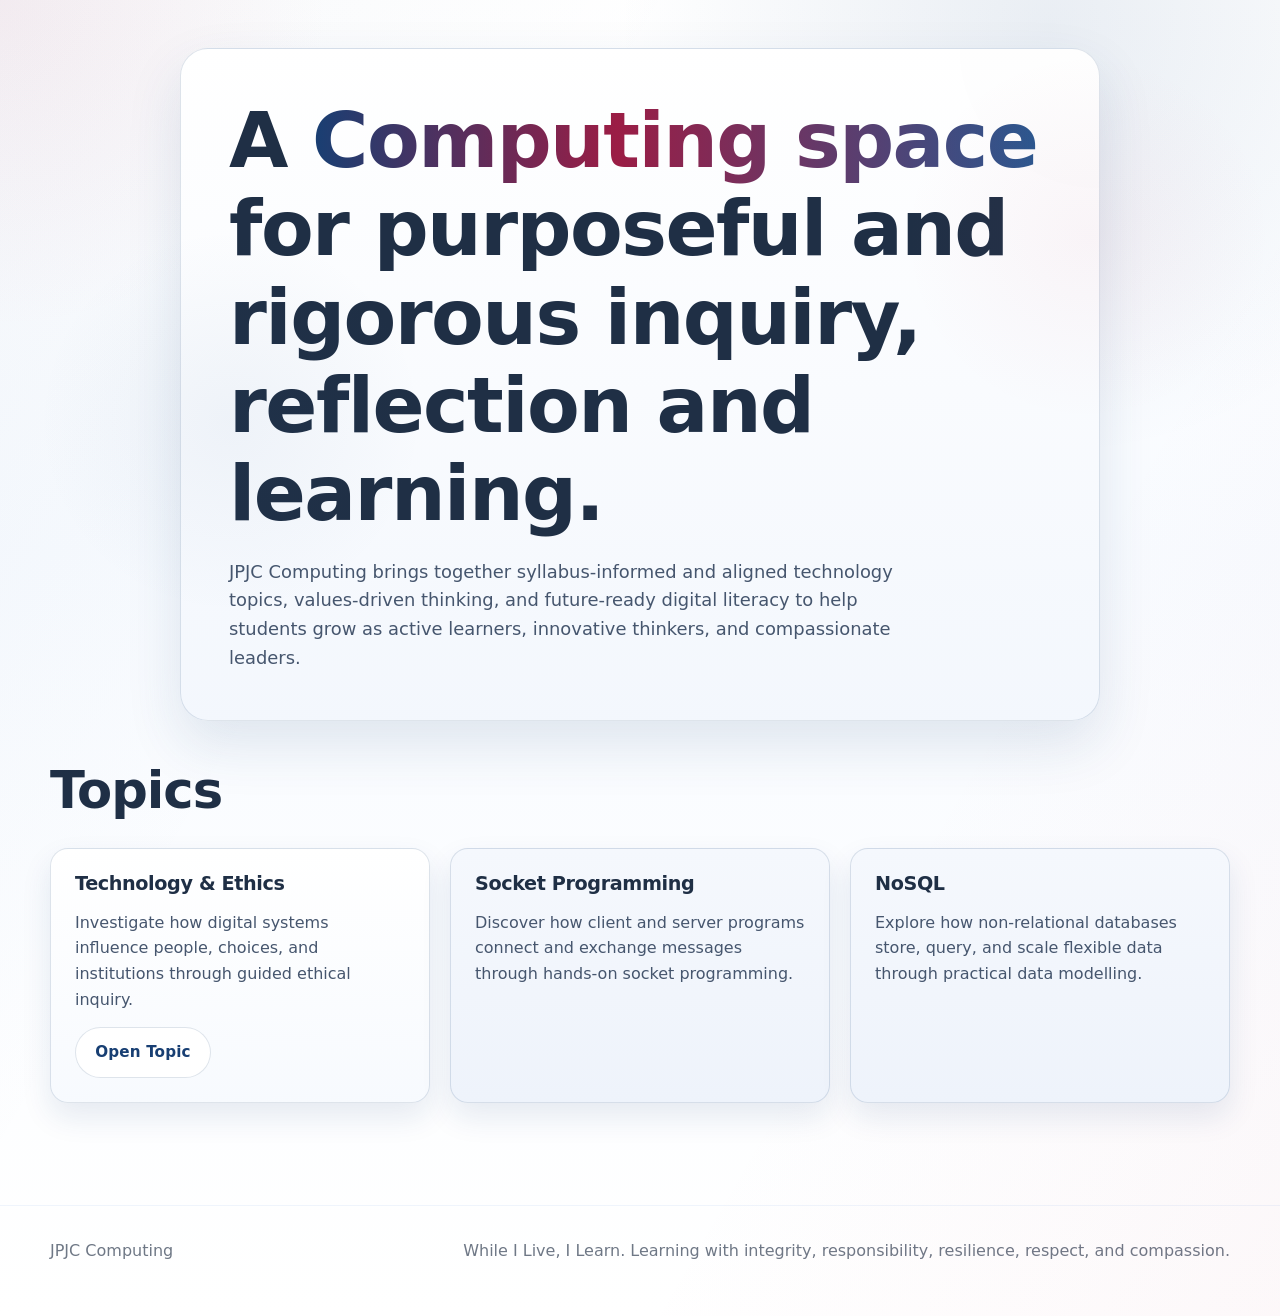
==== index.html @ 73a5ec10 "Add topics landing page" ====
<!DOCTYPE html>
<html lang="en">
<head>
  <meta charset="UTF-8">
  <meta name="viewport" content="width=device-width, initial-scale=1.0">
  <meta name="description" content="JPJC Computing is a landing page for syllabus-informed and aligned technology topics, beginning with Technology &amp; Ethics.">
  <title>JPJC Computing | Topics</title>
  <link rel="stylesheet" href="site-theme.css">
</head>
<body>
  <div class="site-shell">
    <main id="top">
      <section class="hero section">
        <div class="container hero-grid">
          <div class="hero-copy">
            <h1 class="headline-xl">A <span class="highlight-text">Computing space</span> for purposeful and rigorous inquiry, reflection and learning.</h1>
            <p class="lede">
              JPJC Computing brings together syllabus-informed and aligned technology topics, values-driven thinking, and future-ready digital literacy to help students grow as active learners, innovative thinkers, and compassionate leaders.
            </p>
          </div>
        </div>
      </section>

      <section class="section" id="pathways">
        <div class="container">
          <div class="section-heading">
            <h2 class="headline-lg">Topics</h2>
          </div>

          <div class="grid grid-3">
            <article class="card">
              <h3 class="card-title">Technology &amp; Ethics</h3>
              <p>Investigate how digital systems influence people, choices, and institutions through guided ethical inquiry.</p>
              <a class="button button-secondary" href="technology-and-ethics.html">Open Topic</a>
            </article>

            <article class="card card-soft">
              <h3 class="card-title">Socket Programming</h3>
              <p>Discover how client and server programs connect and exchange messages through hands-on socket programming.</p>
            </article>

            <article class="card card-soft">
              <h3 class="card-title">NoSQL</h3>
              <p>Explore how non-relational databases store, query, and scale flexible data through practical data modelling.</p>
            </article>
          </div>
        </div>
      </section>
    </main>

    <footer class="footer">
      <div class="container footer-line">
        <p>JPJC Computing</p>
        <p>While I Live, I Learn. Learning with integrity, responsibility, resilience, respect, and compassion.</p>
      </div>
    </footer>
  </div>
</body>
</html>
---- site-theme.css ----
:root {
  --site-font: "Segoe UI", system-ui, -apple-system, BlinkMacSystemFont, "Helvetica Neue", sans-serif;
  --bg: #ffffff;
  --bg-elevated: #f5f8fd;
  --bg-panel: rgba(255, 255, 255, 0.92);
  --bg-panel-strong: #eef3fb;
  --surface-soft: rgba(24, 63, 115, 0.06);
  --surface-glow: radial-gradient(circle at top right, rgba(41, 87, 143, 0.14), transparent 42%);
  --text: #1f2f45;
  --text-soft: #46566e;
  --text-muted: #6f7886;
  --line: rgba(24, 63, 115, 0.14);
  --line-strong: rgba(155, 29, 69, 0.28);
  --primary: #183f73;
  --primary-strong: #29578f;
  --secondary: #9b1d45;
  --accent: #c44d70;
  --brand-slate: #666a73;
  --brand-slate-soft: #9ba0aa;
  --success: #5dd39e;
  --shadow-lg: 0 24px 56px rgba(24, 63, 115, 0.12);
  --shadow-md: 0 14px 30px rgba(24, 63, 115, 0.1);
  --radius-lg: 24px;
  --radius-md: 18px;
  --radius-sm: 12px;
  --container: 1180px;
  --section-space: clamp(4rem, 8vw, 7rem);
}

*,
*::before,
*::after {
  box-sizing: border-box;
}

html {
  scroll-behavior: smooth;
}

body {
  margin: 0;
  min-width: 320px;
  font-family: var(--site-font);
  line-height: 1.6;
  color: var(--text);
  background:
    radial-gradient(circle at 0% 0%, rgba(196, 77, 112, 0.08), transparent 18%),
    radial-gradient(circle at 82% 2%, rgba(41, 87, 143, 0.1), transparent 26%),
    linear-gradient(180deg, #ffffff 0%, #f8fbff 42%, #ffffff 100%);
  -webkit-font-smoothing: antialiased;
}

img {
  max-width: 100%;
  display: block;
}

a {
  color: inherit;
  text-decoration: none;
}

p,
ul {
  margin: 0;
}

ul {
  padding-left: 1.15rem;
}

h1,
h2,
h3,
h4 {
  margin: 0;
  line-height: 1.15;
  letter-spacing: -0.02em;
}

.site-shell {
  position: relative;
  overflow: clip;
}

.site-shell::before {
  content: "";
  position: absolute;
  inset: 0;
  background:
    linear-gradient(120deg, rgba(41, 87, 143, 0.04), transparent 34%),
    linear-gradient(300deg, rgba(196, 77, 112, 0.04), transparent 32%);
  pointer-events: none;
}

.site-shell::after {
  content: "";
  position: absolute;
  inset: 0;
  background:
    radial-gradient(circle at 85% 18%, rgba(196, 77, 112, 0.05), transparent 12%),
    radial-gradient(circle at 18% 32%, rgba(41, 87, 143, 0.05), transparent 14%);
  pointer-events: none;
}

.container {
  width: min(calc(100% - 2rem), var(--container));
  margin: 0 auto;
}

.section {
  padding: var(--section-space) 0;
}

.section-tight {
  padding-top: clamp(2.5rem, 5vw, 4rem);
  padding-bottom: clamp(2.5rem, 5vw, 4rem);
}

.section-heading {
  max-width: 760px;
  margin-bottom: 1.75rem;
}

.eyebrow {
  display: inline-flex;
  align-items: center;
  gap: 0.6rem;
  margin-bottom: 1rem;
  padding: 0.45rem 0.9rem;
  border: 1px solid var(--line);
  border-radius: 999px;
  background: rgba(255, 255, 255, 0.92);
  color: var(--secondary);
  font-size: 0.76rem;
  font-weight: 700;
  text-transform: uppercase;
  letter-spacing: 0.16em;
}

.eyebrow::before {
  content: "";
  width: 0.55rem;
  height: 0.55rem;
  border-radius: 50%;
  background: linear-gradient(135deg, var(--secondary), var(--primary));
  box-shadow: 0 0 0 0.28rem rgba(196, 77, 112, 0.12);
}

.headline-xl {
  font-size: clamp(2.5rem, 6vw, 4.9rem);
}

.headline-lg {
  font-size: clamp(2rem, 4vw, 3.2rem);
}

.headline-md {
  font-size: clamp(1.35rem, 2vw, 1.85rem);
}

.lede,
.section-text,
.meta-text {
  color: var(--text-soft);
}

.lede {
  max-width: 700px;
  font-size: clamp(1.02rem, 1.4vw, 1.18rem);
}

.section-text {
  max-width: 780px;
}

.meta-text {
  font-size: 0.95rem;
}

.highlight-text {
  background: linear-gradient(90deg, #183f73 0%, #9b1d45 42%, #29578f 100%);
  -webkit-background-clip: text;
  background-clip: text;
  color: transparent;
}

.hero {
  position: relative;
  padding: clamp(2rem, 5vw, 3rem) 0 clamp(1rem, 2vw, 1.5rem);
}

.hero-grid {
  display: grid;
  grid-template-columns: minmax(0, 1fr);
  gap: 0;
  align-items: stretch;
}

.hero-copy {
  max-width: 920px;
  margin: 0 auto;
  padding: clamp(2rem, 4vw, 3rem);
  border: 1px solid var(--line);
  border-radius: calc(var(--radius-lg) + 4px);
  background:
    linear-gradient(180deg, rgba(255, 255, 255, 0.98), rgba(243, 247, 253, 0.98)),
    var(--surface-glow);
  box-shadow: var(--shadow-lg);
}

#pathways.section {
  padding-top: clamp(0.5rem, 1.5vw, 1rem);
}

.hero-copy > * + * {
  margin-top: 1.2rem;
}

.hero-actions,
.inline-actions,
.pill-row,
.nav-links,
.stats-row {
  display: flex;
  flex-wrap: wrap;
  gap: 0.9rem;
}

.stats-row {
  margin-top: 1.5rem;
}

.stat-chip,
.pill {
  display: inline-flex;
  align-items: center;
  gap: 0.45rem;
  padding: 0.7rem 0.95rem;
  border-radius: 999px;
  border: 1px solid var(--line);
  background: rgba(255, 255, 255, 0.92);
  color: var(--text-soft);
  font-size: 0.92rem;
}

.stat-chip strong,
.pill strong {
  color: var(--text);
}

.site-header {
  position: sticky;
  top: 0;
  z-index: 20;
  backdrop-filter: blur(14px);
  background: rgba(255, 255, 255, 0.9);
  border-bottom: 1px solid rgba(24, 63, 115, 0.1);
}

.site-header .container {
  display: flex;
  justify-content: space-between;
  align-items: center;
  gap: 1rem;
  min-height: 74px;
}

.brand {
  display: inline-flex;
  flex-direction: column;
  gap: 0.15rem;
}

.brand-mark {
  color: var(--secondary);
  font-size: 0.76rem;
  font-weight: 700;
  letter-spacing: 0.16em;
  text-transform: uppercase;
}

.brand-title {
  font-size: 1.1rem;
  font-weight: 700;
}

.nav-links {
  align-items: center;
}

.nav-links a {
  color: var(--text-muted);
  font-size: 0.95rem;
  transition: color 0.2s ease;
}

.nav-links a:hover,
.nav-links a:focus-visible {
  color: var(--text);
}

.button {
  display: inline-flex;
  align-items: center;
  justify-content: center;
  gap: 0.55rem;
  min-height: 46px;
  padding: 0.78rem 1.2rem;
  border-radius: 999px;
  border: 1px solid transparent;
  font-size: 0.95rem;
  font-weight: 700;
  letter-spacing: 0.01em;
  transition:
    transform 0.2s ease,
    box-shadow 0.2s ease,
    border-color 0.2s ease,
    background 0.2s ease;
}

.button:hover,
.button:focus-visible {
  transform: translateY(-1px);
}

.button-primary {
  color: #f4f8ff;
  background: linear-gradient(135deg, var(--primary), var(--primary-strong) 72%, #5475a1);
  box-shadow: 0 12px 24px rgba(24, 63, 115, 0.18);
}

.button-secondary {
  color: var(--primary);
  background: rgba(255, 255, 255, 0.96);
  border-color: var(--line);
}

.button-secondary:hover,
.button-secondary:focus-visible {
  border-color: var(--line-strong);
  background: rgba(245, 248, 253, 1);
}

.grid {
  display: grid;
  gap: 1.25rem;
}

.grid-2 {
  grid-template-columns: repeat(2, minmax(0, 1fr));
}

.grid-3 {
  grid-template-columns: repeat(3, minmax(0, 1fr));
}

.card {
  position: relative;
  padding: 1.5rem;
  border-radius: var(--radius-md);
  border: 1px solid var(--line);
  background:
    linear-gradient(180deg, rgba(255, 255, 255, 0.98), rgba(247, 250, 254, 0.98));
  box-shadow: var(--shadow-md);
}

.card-soft {
  background:
    linear-gradient(180deg, rgba(245, 248, 253, 1), rgba(238, 243, 251, 1));
}

.card-glow::after {
  content: "";
  position: absolute;
  inset: auto -18% -38% auto;
  width: 180px;
  height: 180px;
  border-radius: 50%;
  background: radial-gradient(circle, rgba(196, 77, 112, 0.1), transparent 68%);
  pointer-events: none;
}

.card:hover {
  border-color: rgba(155, 29, 69, 0.18);
  transform: translateY(-2px);
  transition: transform 0.2s ease, border-color 0.2s ease, box-shadow 0.2s ease;
}

.card > * + * {
  margin-top: 0.9rem;
}

.card-title {
  font-size: 1.2rem;
}

.card-subtitle {
  color: var(--text-muted);
  font-size: 0.82rem;
  font-weight: 700;
  letter-spacing: 0.12em;
  text-transform: uppercase;
}

.card p,
.card li {
  color: var(--text-soft);
}

.metric-panel {
  display: grid;
  grid-template-columns: repeat(2, minmax(0, 1fr));
  gap: 1rem;
}

.metric {
  padding: 1rem;
  border-radius: var(--radius-sm);
  border: 1px solid rgba(167, 197, 255, 0.24);
  background: linear-gradient(180deg, rgba(255, 255, 255, 0.06), rgba(85, 150, 255, 0.04));
}

.metric strong {
  display: block;
  font-size: 1.55rem;
  color: var(--text);
}

.metric span {
  color: var(--text-muted);
  font-size: 0.9rem;
}

.feature-card {
  display: grid;
  grid-template-columns: minmax(0, 1.2fr) minmax(220px, 0.8fr);
  gap: 1.25rem;
  align-items: stretch;
}

.topic-status {
  display: inline-flex;
  align-items: center;
  gap: 0.45rem;
  width: fit-content;
  padding: 0.42rem 0.75rem;
  border-radius: 999px;
  font-size: 0.74rem;
  font-weight: 700;
  letter-spacing: 0.12em;
  text-transform: uppercase;
}

.topic-status.active {
  color: #1d6c4a;
  background: rgba(93, 211, 158, 0.14);
  border: 1px solid rgba(93, 211, 158, 0.28);
}

.topic-status.pending {
  color: #8b1f43;
  background: rgba(196, 77, 112, 0.12);
  border: 1px solid rgba(196, 77, 112, 0.24);
}

.topic-list {
  display: grid;
  gap: 0.8rem;
  margin: 0;
  padding-left: 1.15rem;
}

.topic-list li::marker {
  color: var(--secondary);
}

.value-strip {
  display: grid;
  grid-template-columns: repeat(5, minmax(0, 1fr));
  gap: 0.85rem;
}

.value-pill {
  padding: 0.95rem 1rem;
  border-radius: var(--radius-sm);
  border: 1px solid var(--line);
  background: linear-gradient(180deg, rgba(255, 255, 255, 0.98), rgba(241, 245, 251, 0.98));
  text-align: center;
  font-weight: 600;
  color: var(--text-soft);
}

.muted-panel {
  border: 1px solid var(--line);
  border-radius: var(--radius-lg);
  background: linear-gradient(180deg, rgba(255, 255, 255, 0.98), rgba(243, 247, 253, 0.98));
}

.hero-visual-stack {
  display: grid;
  gap: 1rem;
  margin-top: 1.25rem;
}

.visual-ribbon {
  display: flex;
  flex-wrap: wrap;
  gap: 0.65rem;
}

.visual-ribbon span {
  padding: 0.55rem 0.85rem;
  border-radius: 999px;
  background: linear-gradient(135deg, rgba(196, 77, 112, 0.1), rgba(41, 87, 143, 0.08));
  border: 1px solid rgba(196, 77, 112, 0.25);
  color: #7b304c;
  font-size: 0.82rem;
  font-weight: 700;
}

.hero-swatch-grid {
  display: grid;
  gap: 0.9rem;
}

.mini-topic-card {
  position: relative;
  display: grid;
  gap: 0.28rem;
  padding: 1rem 1.05rem;
  border-radius: 16px;
  border: 1px solid rgba(171, 199, 255, 0.18);
  background:
    linear-gradient(135deg, rgba(255, 255, 255, 0.98), rgba(248, 250, 254, 0.96)),
    linear-gradient(180deg, rgba(255, 255, 255, 1), rgba(242, 246, 252, 0.98));
  overflow: hidden;
}

.mini-topic-card::after {
  content: "";
  position: absolute;
  top: -24px;
  right: -24px;
  width: 88px;
  height: 88px;
  border-radius: 50%;
  background: radial-gradient(circle, rgba(196, 77, 112, 0.08), transparent 70%);
}

.mini-topic-card.is-active::before {
  content: "";
  position: absolute;
  inset: 0 auto 0 0;
  width: 4px;
  background: linear-gradient(180deg, var(--secondary), var(--primary-strong));
}

.mini-topic-card strong {
  color: var(--text);
  font-size: 1rem;
}

.mini-topic-card span:last-child {
  color: var(--text-soft);
  font-size: 0.9rem;
}

.topic-kicker {
  color: var(--secondary);
  font-size: 0.72rem;
  font-weight: 800;
  letter-spacing: 0.12em;
  text-transform: uppercase;
}

.footer {
  padding: 2rem 0 3.25rem;
  border-top: 1px solid rgba(150, 181, 235, 0.14);
  color: var(--text-muted);
}

.footer-line {
  display: flex;
  justify-content: space-between;
  gap: 1rem;
  align-items: center;
}

.sr-only {
  position: absolute;
  width: 1px;
  height: 1px;
  padding: 0;
  margin: -1px;
  overflow: hidden;
  clip: rect(0, 0, 0, 0);
  white-space: nowrap;
  border: 0;
}

@media (max-width: 980px) {
  .hero-grid,
  .grid-3,
  .grid-2,
  .value-strip {
    grid-template-columns: 1fr;
  }

  .site-header .container,
  .footer-line {
    flex-direction: column;
    align-items: flex-start;
  }

  .metric-panel {
    grid-template-columns: 1fr 1fr;
  }
}

@media (max-width: 720px) {
  .container {
    width: min(calc(100% - 1.25rem), var(--container));
  }

  .site-header .container {
    min-height: auto;
    padding: 1rem 0;
  }

  .nav-links {
    gap: 0.75rem;
  }

  .hero-copy,
  .card {
    padding: 1.25rem;
  }

  .metric-panel {
    grid-template-columns: 1fr;
  }

  .button {
    width: 100%;
  }

  .visual-ribbon {
    gap: 0.5rem;
  }
}
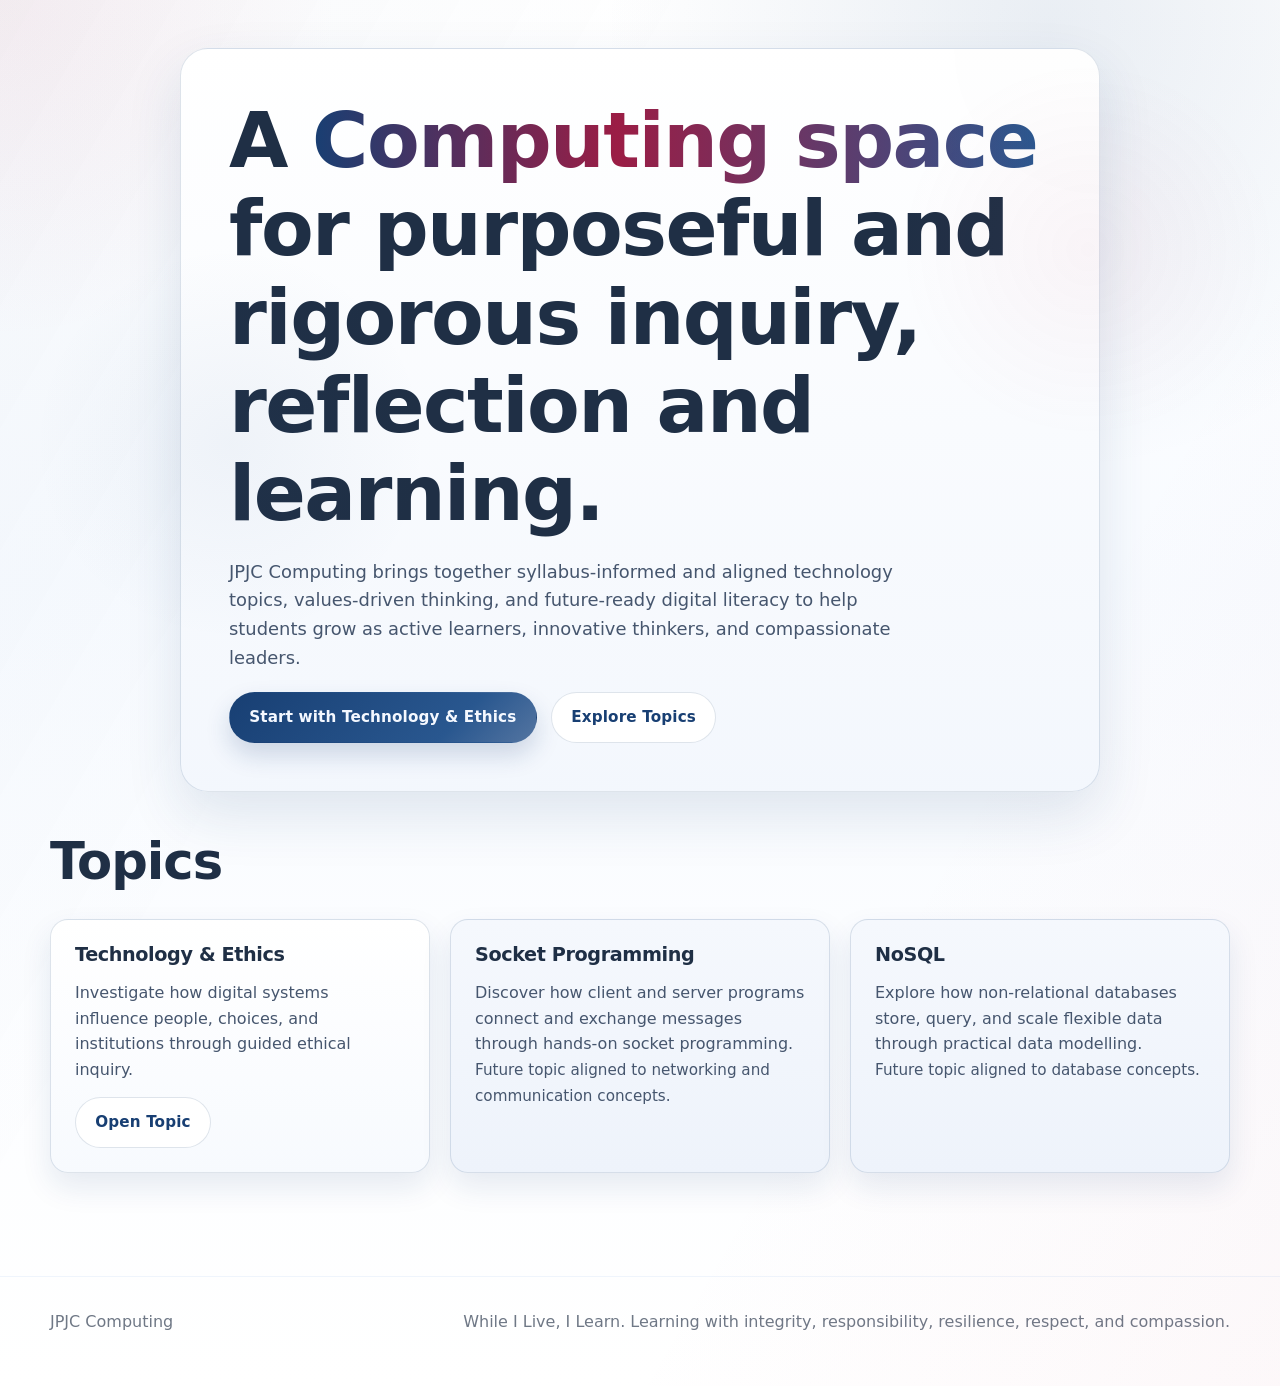
==== commit 0ca42d5d: "Add auth backend, security hardening, and Vercel config" ====
--- a/index.html
+++ b/index.html
@@ -5,7 +5,7 @@
   <meta name="viewport" content="width=device-width, initial-scale=1.0">
   <meta name="description" content="JPJC Computing is a landing page for syllabus-informed and aligned technology topics, beginning with Technology &amp; Ethics.">
   <title>JPJC Computing | Topics</title>
-  <link rel="stylesheet" href="site-theme.css">
+  <link rel="stylesheet" href="style.css">
 </head>
 <body>
   <div class="site-shell">
@@ -17,6 +17,10 @@
             <p class="lede">
               JPJC Computing brings together syllabus-informed and aligned technology topics, values-driven thinking, and future-ready digital literacy to help students grow as active learners, innovative thinkers, and compassionate leaders.
             </p>
+            <div class="hero-actions">
+              <a class="button button-primary" href="technology-and-ethics.html">Start with Technology &amp; Ethics</a>
+              <a class="button button-secondary" href="#pathways">Explore Topics</a>
+            </div>
           </div>
         </div>
       </section>
@@ -37,11 +41,13 @@
             <article class="card card-soft">
               <h3 class="card-title">Socket Programming</h3>
               <p>Discover how client and server programs connect and exchange messages through hands-on socket programming.</p>
+              <span class="meta-text">Future topic aligned to networking and communication concepts.</span>
             </article>
 
             <article class="card card-soft">
               <h3 class="card-title">NoSQL</h3>
               <p>Explore how non-relational databases store, query, and scale flexible data through practical data modelling.</p>
+              <span class="meta-text">Future topic aligned to database concepts.</span>
             </article>
           </div>
         </div>
--- a/style.css
+++ b/style.css
@@ -0,0 +1,651 @@
+:root {
+  --site-font: "Segoe UI", system-ui, -apple-system, BlinkMacSystemFont, "Helvetica Neue", sans-serif;
+  --bg: #ffffff;
+  --bg-elevated: #f5f8fd;
+  --bg-panel: rgba(255, 255, 255, 0.92);
+  --bg-panel-strong: #eef3fb;
+  --surface-soft: rgba(24, 63, 115, 0.06);
+  --surface-glow: radial-gradient(circle at top right, rgba(41, 87, 143, 0.14), transparent 42%);
+  --text: #1f2f45;
+  --text-soft: #46566e;
+  --text-muted: #6f7886;
+  --line: rgba(24, 63, 115, 0.14);
+  --line-strong: rgba(155, 29, 69, 0.28);
+  --primary: #183f73;
+  --primary-strong: #29578f;
+  --secondary: #9b1d45;
+  --accent: #c44d70;
+  --brand-slate: #666a73;
+  --brand-slate-soft: #9ba0aa;
+  --success: #5dd39e;
+  --shadow-lg: 0 24px 56px rgba(24, 63, 115, 0.12);
+  --shadow-md: 0 14px 30px rgba(24, 63, 115, 0.1);
+  --radius-lg: 24px;
+  --radius-md: 18px;
+  --radius-sm: 12px;
+  --container: 1180px;
+  --section-space: clamp(4rem, 8vw, 7rem);
+}
+
+*,
+*::before,
+*::after {
+  box-sizing: border-box;
+}
+
+html {
+  scroll-behavior: smooth;
+}
+
+body {
+  margin: 0;
+  min-width: 320px;
+  font-family: var(--site-font);
+  line-height: 1.6;
+  color: var(--text);
+  background:
+    radial-gradient(circle at 0% 0%, rgba(196, 77, 112, 0.08), transparent 18%),
+    radial-gradient(circle at 82% 2%, rgba(41, 87, 143, 0.1), transparent 26%),
+    linear-gradient(180deg, #ffffff 0%, #f8fbff 42%, #ffffff 100%);
+  -webkit-font-smoothing: antialiased;
+}
+
+img {
+  max-width: 100%;
+  display: block;
+}
+
+a {
+  color: inherit;
+  text-decoration: none;
+}
+
+p,
+ul {
+  margin: 0;
+}
+
+ul {
+  padding-left: 1.15rem;
+}
+
+h1,
+h2,
+h3,
+h4 {
+  margin: 0;
+  line-height: 1.15;
+  letter-spacing: -0.02em;
+}
+
+.site-shell {
+  position: relative;
+  overflow: clip;
+}
+
+.site-shell::before {
+  content: "";
+  position: absolute;
+  inset: 0;
+  background:
+    linear-gradient(120deg, rgba(41, 87, 143, 0.04), transparent 34%),
+    linear-gradient(300deg, rgba(196, 77, 112, 0.04), transparent 32%);
+  pointer-events: none;
+}
+
+.site-shell::after {
+  content: "";
+  position: absolute;
+  inset: 0;
+  background:
+    radial-gradient(circle at 85% 18%, rgba(196, 77, 112, 0.05), transparent 12%),
+    radial-gradient(circle at 18% 32%, rgba(41, 87, 143, 0.05), transparent 14%);
+  pointer-events: none;
+}
+
+.container {
+  width: min(calc(100% - 2rem), var(--container));
+  margin: 0 auto;
+}
+
+.section {
+  padding: var(--section-space) 0;
+}
+
+.section-tight {
+  padding-top: clamp(2.5rem, 5vw, 4rem);
+  padding-bottom: clamp(2.5rem, 5vw, 4rem);
+}
+
+.section-heading {
+  max-width: 760px;
+  margin-bottom: 1.75rem;
+}
+
+.eyebrow {
+  display: inline-flex;
+  align-items: center;
+  gap: 0.6rem;
+  margin-bottom: 1rem;
+  padding: 0.45rem 0.9rem;
+  border: 1px solid var(--line);
+  border-radius: 999px;
+  background: rgba(255, 255, 255, 0.92);
+  color: var(--secondary);
+  font-size: 0.76rem;
+  font-weight: 700;
+  text-transform: uppercase;
+  letter-spacing: 0.16em;
+}
+
+.eyebrow::before {
+  content: "";
+  width: 0.55rem;
+  height: 0.55rem;
+  border-radius: 50%;
+  background: linear-gradient(135deg, var(--secondary), var(--primary));
+  box-shadow: 0 0 0 0.28rem rgba(196, 77, 112, 0.12);
+}
+
+.headline-xl {
+  font-size: clamp(2.5rem, 6vw, 4.9rem);
+}
+
+.headline-lg {
+  font-size: clamp(2rem, 4vw, 3.2rem);
+}
+
+.headline-md {
+  font-size: clamp(1.35rem, 2vw, 1.85rem);
+}
+
+.lede,
+.section-text,
+.meta-text {
+  color: var(--text-soft);
+}
+
+.lede {
+  max-width: 700px;
+  font-size: clamp(1.02rem, 1.4vw, 1.18rem);
+}
+
+.section-text {
+  max-width: 780px;
+}
+
+.meta-text {
+  font-size: 0.95rem;
+}
+
+.highlight-text {
+  background: linear-gradient(90deg, #183f73 0%, #9b1d45 42%, #29578f 100%);
+  -webkit-background-clip: text;
+  background-clip: text;
+  color: transparent;
+}
+
+.hero {
+  position: relative;
+  padding: clamp(2rem, 5vw, 3rem) 0 clamp(1rem, 2vw, 1.5rem);
+}
+
+.hero-grid {
+  display: grid;
+  grid-template-columns: minmax(0, 1fr);
+  gap: 0;
+  align-items: stretch;
+}
+
+.hero-copy {
+  max-width: 920px;
+  margin: 0 auto;
+  padding: clamp(2rem, 4vw, 3rem);
+  border: 1px solid var(--line);
+  border-radius: calc(var(--radius-lg) + 4px);
+  background:
+    linear-gradient(180deg, rgba(255, 255, 255, 0.98), rgba(243, 247, 253, 0.98)),
+    var(--surface-glow);
+  box-shadow: var(--shadow-lg);
+}
+
+#pathways.section {
+  padding-top: clamp(0.5rem, 1.5vw, 1rem);
+}
+
+.hero-copy > * + * {
+  margin-top: 1.2rem;
+}
+
+.hero-actions,
+.inline-actions,
+.pill-row,
+.nav-links,
+.stats-row {
+  display: flex;
+  flex-wrap: wrap;
+  gap: 0.9rem;
+}
+
+.stats-row {
+  margin-top: 1.5rem;
+}
+
+.stat-chip,
+.pill {
+  display: inline-flex;
+  align-items: center;
+  gap: 0.45rem;
+  padding: 0.7rem 0.95rem;
+  border-radius: 999px;
+  border: 1px solid var(--line);
+  background: rgba(255, 255, 255, 0.92);
+  color: var(--text-soft);
+  font-size: 0.92rem;
+}
+
+.stat-chip strong,
+.pill strong {
+  color: var(--text);
+}
+
+.site-header {
+  position: sticky;
+  top: 0;
+  z-index: 20;
+  backdrop-filter: blur(14px);
+  background: rgba(255, 255, 255, 0.9);
+  border-bottom: 1px solid rgba(24, 63, 115, 0.1);
+}
+
+.site-header .container {
+  display: flex;
+  justify-content: space-between;
+  align-items: center;
+  gap: 1rem;
+  min-height: 74px;
+}
+
+.brand {
+  display: inline-flex;
+  flex-direction: column;
+  gap: 0.15rem;
+}
+
+.brand-mark {
+  color: var(--secondary);
+  font-size: 0.76rem;
+  font-weight: 700;
+  letter-spacing: 0.16em;
+  text-transform: uppercase;
+}
+
+.brand-title {
+  font-size: 1.1rem;
+  font-weight: 700;
+}
+
+.nav-links {
+  align-items: center;
+}
+
+.nav-links a {
+  color: var(--text-muted);
+  font-size: 0.95rem;
+  transition: color 0.2s ease;
+}
+
+.nav-links a:hover,
+.nav-links a:focus-visible {
+  color: var(--text);
+}
+
+.button {
+  display: inline-flex;
+  align-items: center;
+  justify-content: center;
+  gap: 0.55rem;
+  min-height: 46px;
+  padding: 0.78rem 1.2rem;
+  border-radius: 999px;
+  border: 1px solid transparent;
+  font-size: 0.95rem;
+  font-weight: 700;
+  letter-spacing: 0.01em;
+  transition:
+    transform 0.2s ease,
+    box-shadow 0.2s ease,
+    border-color 0.2s ease,
+    background 0.2s ease;
+}
+
+.button:hover,
+.button:focus-visible {
+  transform: translateY(-1px);
+}
+
+.button-primary {
+  color: #f4f8ff;
+  background: linear-gradient(135deg, var(--primary), var(--primary-strong) 72%, #5475a1);
+  box-shadow: 0 12px 24px rgba(24, 63, 115, 0.18);
+}
+
+.button-secondary {
+  color: var(--primary);
+  background: rgba(255, 255, 255, 0.96);
+  border-color: var(--line);
+}
+
+.button-secondary:hover,
+.button-secondary:focus-visible {
+  border-color: var(--line-strong);
+  background: rgba(245, 248, 253, 1);
+}
+
+.grid {
+  display: grid;
+  gap: 1.25rem;
+}
+
+.grid-2 {
+  grid-template-columns: repeat(2, minmax(0, 1fr));
+}
+
+.grid-3 {
+  grid-template-columns: repeat(3, minmax(0, 1fr));
+}
+
+.card {
+  position: relative;
+  padding: 1.5rem;
+  border-radius: var(--radius-md);
+  border: 1px solid var(--line);
+  background:
+    linear-gradient(180deg, rgba(255, 255, 255, 0.98), rgba(247, 250, 254, 0.98));
+  box-shadow: var(--shadow-md);
+}
+
+.card-soft {
+  background:
+    linear-gradient(180deg, rgba(245, 248, 253, 1), rgba(238, 243, 251, 1));
+}
+
+.card-glow::after {
+  content: "";
+  position: absolute;
+  inset: auto -18% -38% auto;
+  width: 180px;
+  height: 180px;
+  border-radius: 50%;
+  background: radial-gradient(circle, rgba(196, 77, 112, 0.1), transparent 68%);
+  pointer-events: none;
+}
+
+.card:hover {
+  border-color: rgba(155, 29, 69, 0.18);
+  transform: translateY(-2px);
+  transition: transform 0.2s ease, border-color 0.2s ease, box-shadow 0.2s ease;
+}
+
+.card > * + * {
+  margin-top: 0.9rem;
+}
+
+.card-title {
+  font-size: 1.2rem;
+}
+
+.card-subtitle {
+  color: var(--text-muted);
+  font-size: 0.82rem;
+  font-weight: 700;
+  letter-spacing: 0.12em;
+  text-transform: uppercase;
+}
+
+.card p,
+.card li {
+  color: var(--text-soft);
+}
+
+.metric-panel {
+  display: grid;
+  grid-template-columns: repeat(2, minmax(0, 1fr));
+  gap: 1rem;
+}
+
+.metric {
+  padding: 1rem;
+  border-radius: var(--radius-sm);
+  border: 1px solid rgba(167, 197, 255, 0.24);
+  background: linear-gradient(180deg, rgba(255, 255, 255, 0.06), rgba(85, 150, 255, 0.04));
+}
+
+.metric strong {
+  display: block;
+  font-size: 1.55rem;
+  color: var(--text);
+}
+
+.metric span {
+  color: var(--text-muted);
+  font-size: 0.9rem;
+}
+
+.feature-card {
+  display: grid;
+  grid-template-columns: minmax(0, 1.2fr) minmax(220px, 0.8fr);
+  gap: 1.25rem;
+  align-items: stretch;
+}
+
+.topic-status {
+  display: inline-flex;
+  align-items: center;
+  gap: 0.45rem;
+  width: fit-content;
+  padding: 0.42rem 0.75rem;
+  border-radius: 999px;
+  font-size: 0.74rem;
+  font-weight: 700;
+  letter-spacing: 0.12em;
+  text-transform: uppercase;
+}
+
+.topic-status.active {
+  color: #1d6c4a;
+  background: rgba(93, 211, 158, 0.14);
+  border: 1px solid rgba(93, 211, 158, 0.28);
+}
+
+.topic-status.pending {
+  color: #8b1f43;
+  background: rgba(196, 77, 112, 0.12);
+  border: 1px solid rgba(196, 77, 112, 0.24);
+}
+
+.topic-list {
+  display: grid;
+  gap: 0.8rem;
+  margin: 0;
+  padding-left: 1.15rem;
+}
+
+.topic-list li::marker {
+  color: var(--secondary);
+}
+
+.value-strip {
+  display: grid;
+  grid-template-columns: repeat(5, minmax(0, 1fr));
+  gap: 0.85rem;
+}
+
+.value-pill {
+  padding: 0.95rem 1rem;
+  border-radius: var(--radius-sm);
+  border: 1px solid var(--line);
+  background: linear-gradient(180deg, rgba(255, 255, 255, 0.98), rgba(241, 245, 251, 0.98));
+  text-align: center;
+  font-weight: 600;
+  color: var(--text-soft);
+}
+
+.muted-panel {
+  border: 1px solid var(--line);
+  border-radius: var(--radius-lg);
+  background: linear-gradient(180deg, rgba(255, 255, 255, 0.98), rgba(243, 247, 253, 0.98));
+}
+
+.hero-visual-stack {
+  display: grid;
+  gap: 1rem;
+  margin-top: 1.25rem;
+}
+
+.visual-ribbon {
+  display: flex;
+  flex-wrap: wrap;
+  gap: 0.65rem;
+}
+
+.visual-ribbon span {
+  padding: 0.55rem 0.85rem;
+  border-radius: 999px;
+  background: linear-gradient(135deg, rgba(196, 77, 112, 0.1), rgba(41, 87, 143, 0.08));
+  border: 1px solid rgba(196, 77, 112, 0.25);
+  color: #7b304c;
+  font-size: 0.82rem;
+  font-weight: 700;
+}
+
+.hero-swatch-grid {
+  display: grid;
+  gap: 0.9rem;
+}
+
+.mini-topic-card {
+  position: relative;
+  display: grid;
+  gap: 0.28rem;
+  padding: 1rem 1.05rem;
+  border-radius: 16px;
+  border: 1px solid rgba(171, 199, 255, 0.18);
+  background:
+    linear-gradient(135deg, rgba(255, 255, 255, 0.98), rgba(248, 250, 254, 0.96)),
+    linear-gradient(180deg, rgba(255, 255, 255, 1), rgba(242, 246, 252, 0.98));
+  overflow: hidden;
+}
+
+.mini-topic-card::after {
+  content: "";
+  position: absolute;
+  top: -24px;
+  right: -24px;
+  width: 88px;
+  height: 88px;
+  border-radius: 50%;
+  background: radial-gradient(circle, rgba(196, 77, 112, 0.08), transparent 70%);
+}
+
+.mini-topic-card.is-active::before {
+  content: "";
+  position: absolute;
+  inset: 0 auto 0 0;
+  width: 4px;
+  background: linear-gradient(180deg, var(--secondary), var(--primary-strong));
+}
+
+.mini-topic-card strong {
+  color: var(--text);
+  font-size: 1rem;
+}
+
+.mini-topic-card span:last-child {
+  color: var(--text-soft);
+  font-size: 0.9rem;
+}
+
+.topic-kicker {
+  color: var(--secondary);
+  font-size: 0.72rem;
+  font-weight: 800;
+  letter-spacing: 0.12em;
+  text-transform: uppercase;
+}
+
+.footer {
+  padding: 2rem 0 3.25rem;
+  border-top: 1px solid rgba(150, 181, 235, 0.14);
+  color: var(--text-muted);
+}
+
+.footer-line {
+  display: flex;
+  justify-content: space-between;
+  gap: 1rem;
+  align-items: center;
+}
+
+.sr-only {
+  position: absolute;
+  width: 1px;
+  height: 1px;
+  padding: 0;
+  margin: -1px;
+  overflow: hidden;
+  clip: rect(0, 0, 0, 0);
+  white-space: nowrap;
+  border: 0;
+}
+
+@media (max-width: 980px) {
+  .hero-grid,
+  .grid-3,
+  .grid-2,
+  .value-strip {
+    grid-template-columns: 1fr;
+  }
+
+  .site-header .container,
+  .footer-line {
+    flex-direction: column;
+    align-items: flex-start;
+  }
+
+  .metric-panel {
+    grid-template-columns: 1fr 1fr;
+  }
+}
+
+@media (max-width: 720px) {
+  .container {
+    width: min(calc(100% - 1.25rem), var(--container));
+  }
+
+  .site-header .container {
+    min-height: auto;
+    padding: 1rem 0;
+  }
+
+  .nav-links {
+    gap: 0.75rem;
+  }
+
+  .hero-copy,
+  .card {
+    padding: 1.25rem;
+  }
+
+  .metric-panel {
+    grid-template-columns: 1fr;
+  }
+
+  .button {
+    width: 100%;
+  }
+
+  .visual-ribbon {
+    gap: 0.5rem;
+  }
+}
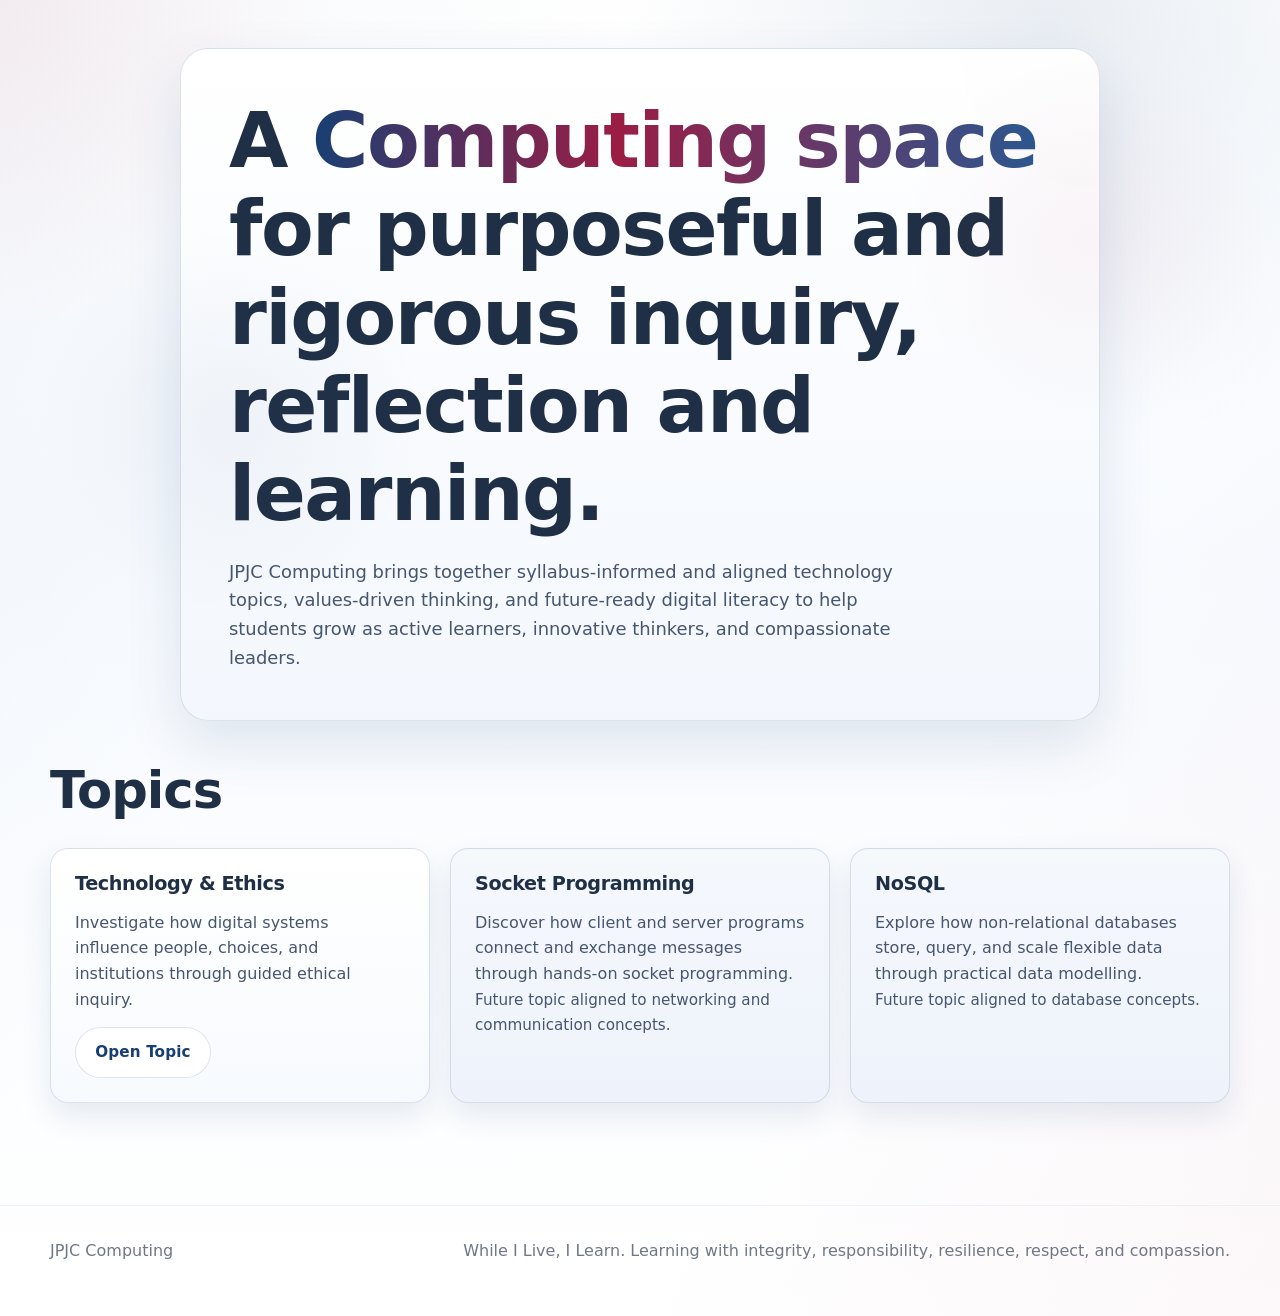
==== commit c8518c3a: "Remove hero buttons from landing page" ====
--- a/index.html
+++ b/index.html
@@ -17,10 +17,6 @@
             <p class="lede">
               JPJC Computing brings together syllabus-informed and aligned technology topics, values-driven thinking, and future-ready digital literacy to help students grow as active learners, innovative thinkers, and compassionate leaders.
             </p>
-            <div class="hero-actions">
-              <a class="button button-primary" href="technology-and-ethics.html">Start with Technology &amp; Ethics</a>
-              <a class="button button-secondary" href="#pathways">Explore Topics</a>
-            </div>
           </div>
         </div>
       </section>
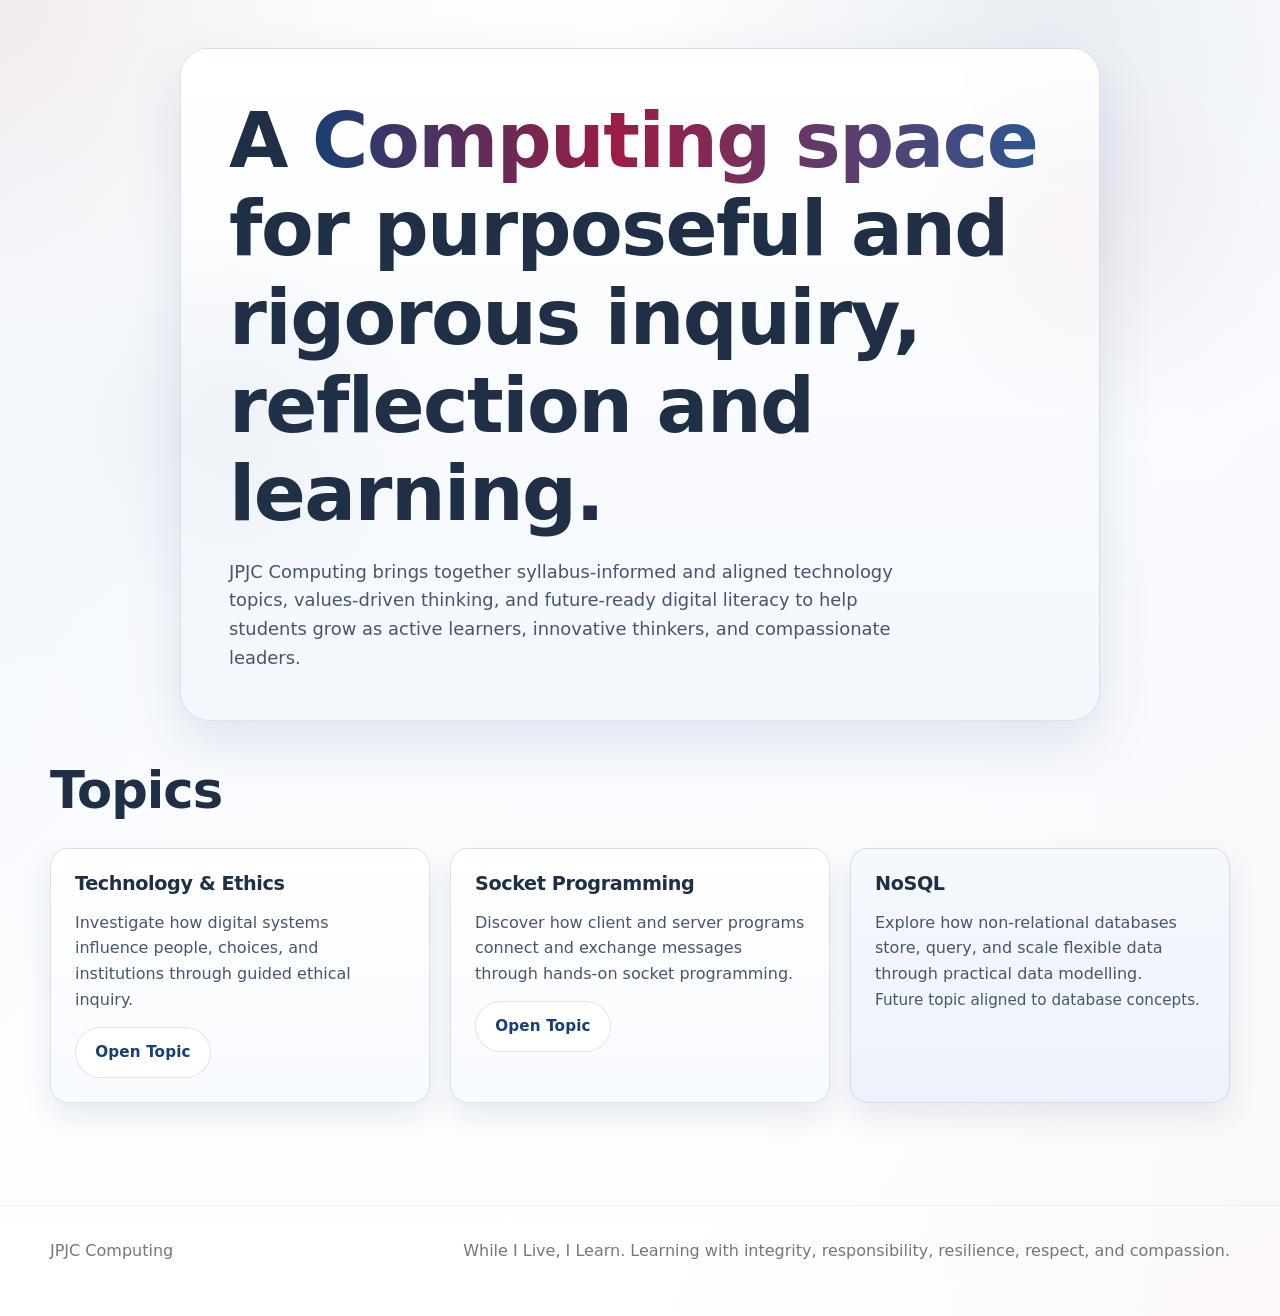
==== commit d61f9d87: "Link index.html to Socket Programming module" ====
--- a/index.html
+++ b/index.html
@@ -34,10 +34,10 @@
               <a class="button button-secondary" href="technology-and-ethics.html">Open Topic</a>
             </article>
 
-            <article class="card card-soft">
+            <article class="card">
               <h3 class="card-title">Socket Programming</h3>
               <p>Discover how client and server programs connect and exchange messages through hands-on socket programming.</p>
-              <span class="meta-text">Future topic aligned to networking and communication concepts.</span>
+              <a class="button button-secondary" href="socket.html">Open Topic</a>
             </article>
 
             <article class="card card-soft">
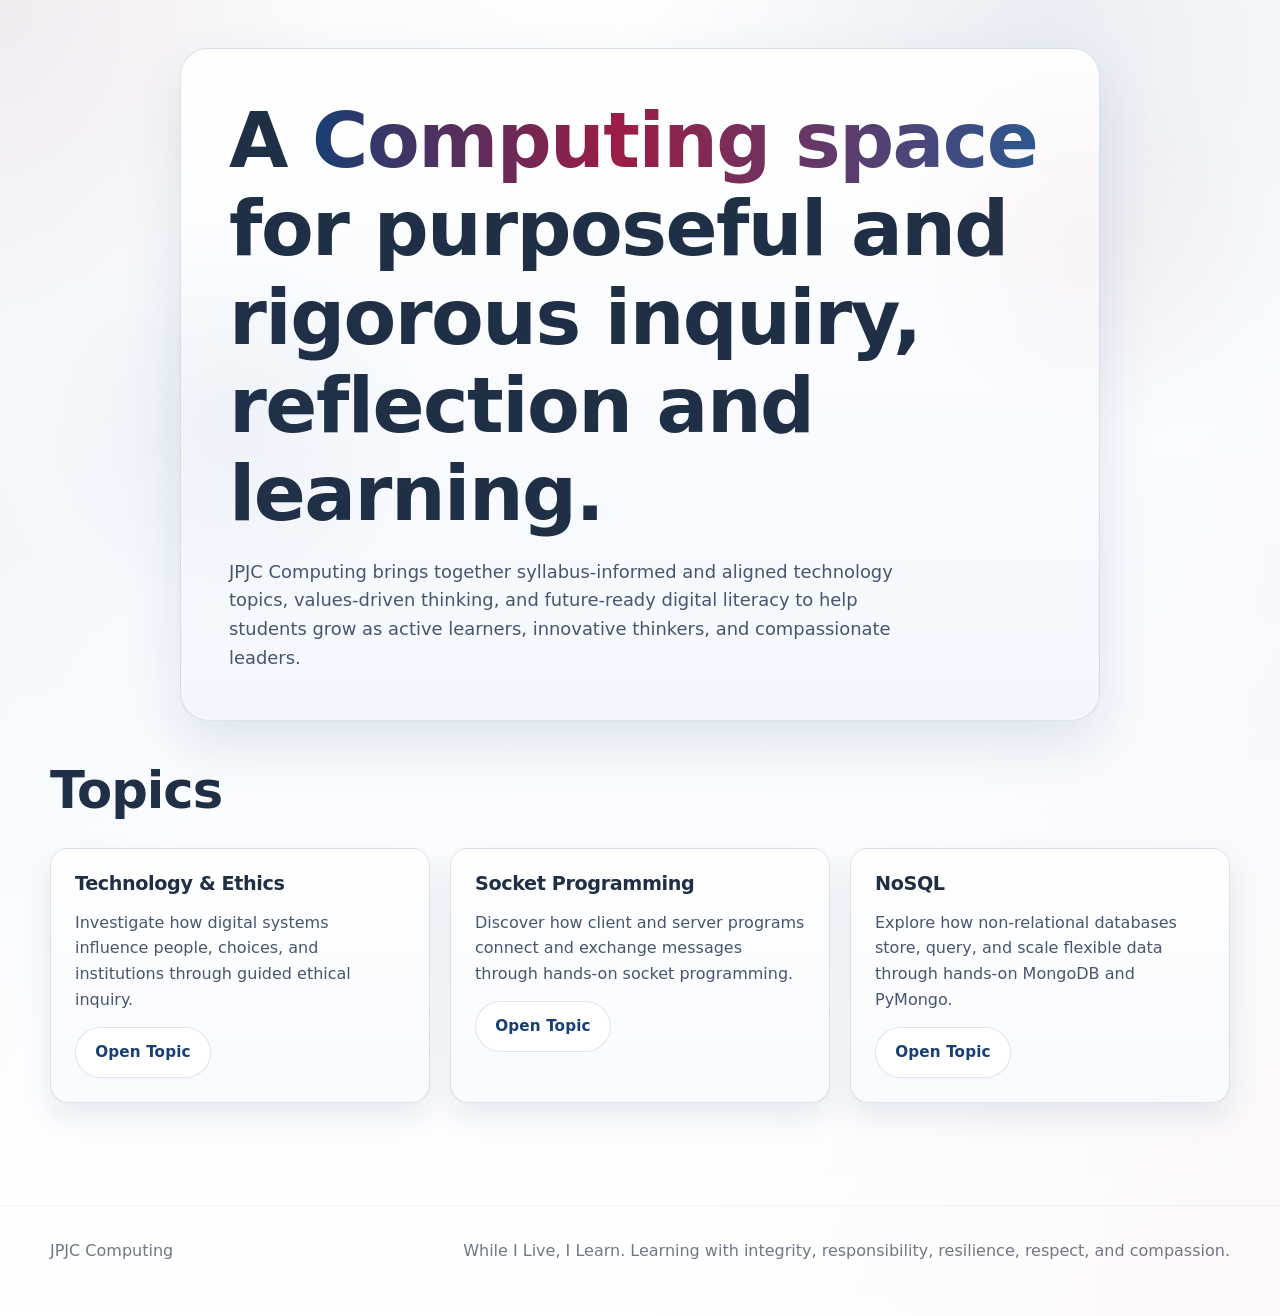
==== commit da052d35: "Add nosql" ====
--- a/index.html
+++ b/index.html
@@ -40,10 +40,10 @@
               <a class="button button-secondary" href="socket.html">Open Topic</a>
             </article>
 
-            <article class="card card-soft">
+            <article class="card">
               <h3 class="card-title">NoSQL</h3>
-              <p>Explore how non-relational databases store, query, and scale flexible data through practical data modelling.</p>
-              <span class="meta-text">Future topic aligned to database concepts.</span>
+              <p>Explore how non-relational databases store, query, and scale flexible data through hands-on MongoDB and PyMongo.</p>
+              <a class="button button-secondary" href="nosql.html">Open Topic</a>
             </article>
           </div>
         </div>
